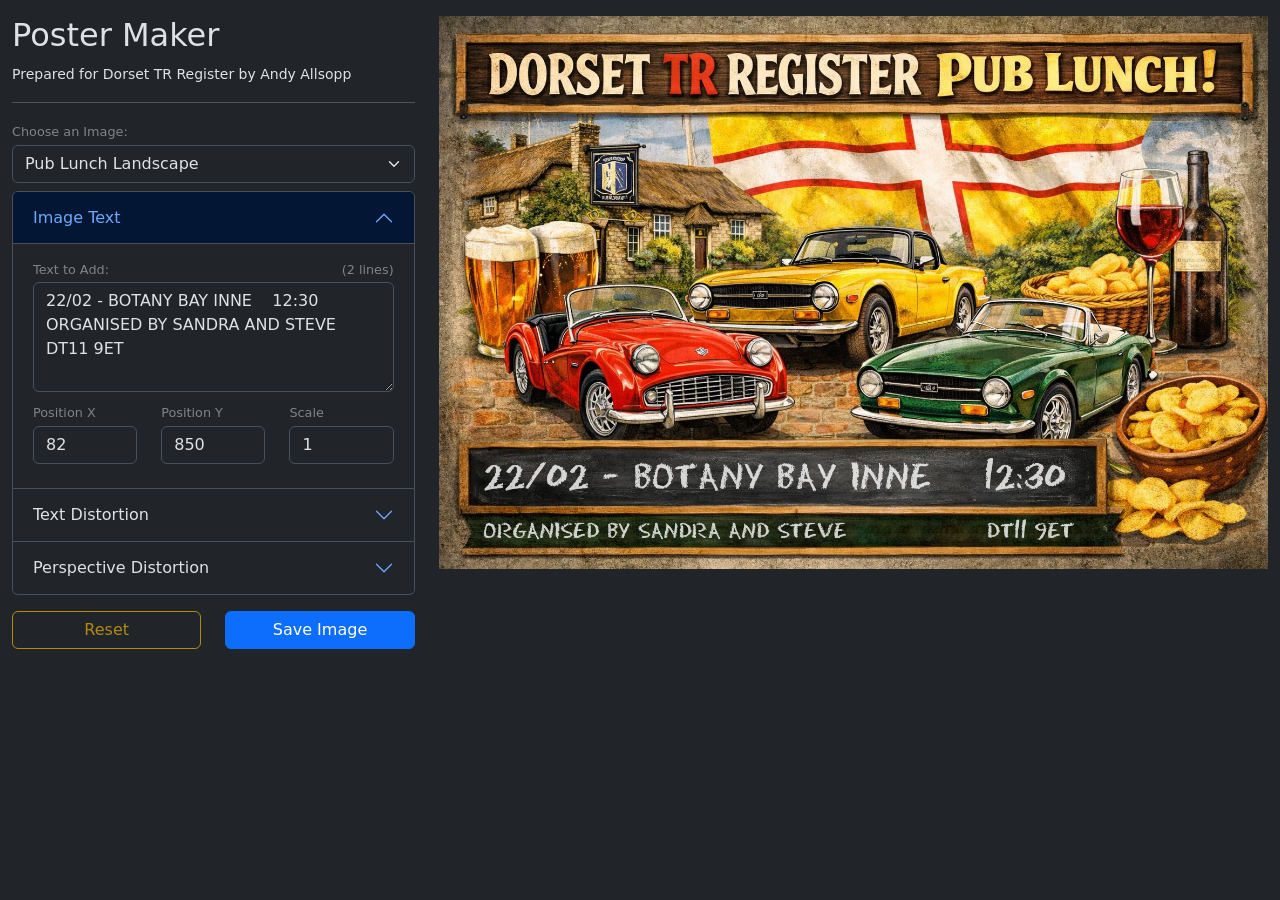
==== index.html @ e56a82ab "tidied interface considerably." ====
<!DOCTYPE html>
<html lang="en">
<head>
    <meta charset="UTF-8">
    <meta name="viewport" content="width=device-width, initial-scale=1.0">
    <link href="https://cdn.jsdelivr.net/npm/bootstrap@5.3.8/dist/css/bootstrap.min.css" rel="stylesheet"
          integrity="sha384-sRIl4kxILFvY47J16cr9ZwB07vP4J8+LH7qKQnuqkuIAvNWLzeN8tE5YBujZqJLB" crossorigin="anonymous">
    <script src="https://cdn.jsdelivr.net/npm/bootstrap@5.3.8/dist/js/bootstrap.bundle.min.js"
            integrity="sha384-FKyoEForCGlyvwx9Hj09JcYn3nv7wiPVlz7YYwJrWVcXK/BmnVDxM+D2scQbITxI"
            crossorigin="anonymous"></script>

    <!-- image config -->
    <script src="assets/images.js"></script>

    <!-- Primary Meta Tags -->
    <title>Dorset TR Register Poster Maker</title>
    <meta name="title" content="Dorset TR Register Poster Maker">
    <meta name="description" content="Create tailored posters by overlaying text.">

    <!-- Open Graph / Facebook / LinkedIn / WhatsApp -->
    <meta property="og:type" content="website">
    <meta property="og:url" content="https://arallsopp.github.io/tr-register/">
    <meta property="og:title" content="Dorset TR Register Poster Maker">
    <meta property="og:description" content="Create tailored posters by overlaying text.">
    <meta property="og:image" content="https://arallsopp.github.io/tr-register/assets/examples/redsign%20roadrun.jpg">
    <meta property="og:image:width" content="1200">
    <meta property="og:image:height" content="630">
    <meta property="og:site_name" content="Dorset TR Register">

    <!-- Favicon -->
    <!-- Standard favicon.ico -->
    <link rel="icon" href="assets/icons/favicon.ico" type="image/x-icon">

    <!-- Additional PNG favicon for better scaling -->
    <link rel="icon" href="assets/icons/favicon-16x16.png" sizes="16x16" type="image/png">
    <link rel="icon" href="assets/icons/favicon-32x32.png" sizes="32x32" type="image/png">

    <!-- Apple Touch Icon (for iOS devices) -->
    <link rel="apple-touch-icon" href="assets/icons/apple-touch-icon.png">

    <!-- Android Chrome App Icon -->
    <link rel="icon" href="assets/icons/android-chrome-192x192.png" sizes="192x192" type="image/png">


    <!-- Twitter / X -->
    <meta name="twitter:card" content="summary_large_image">
    <meta name="twitter:url" content="https://arallsopp.github.io/tr-register/">
    <meta name="twitter:title" content="Dorset TR Register Poster Maker">
    <meta name="twitter:description" content="Create tailored posters by overlaying text.">
    <meta name="twitter:image" content="https://arallsopp.github.io/tr-register/assets/examples/redsign%20roadrun.jpg">

    <!-- google fonts -->
    <link rel="preconnect" href="https://fonts.googleapis.com">
    <link rel="preconnect" href="https://fonts.gstatic.com" crossorigin>
    <link href="https://fonts.googleapis.com/css2?family=Damion&family=Harmattan:wght@600&family=Racing+Sans+One&display=swap" rel="stylesheet">

    <!-- custom styles -->
    <link rel="stylesheet" href="overlay-text.css">
</head>
<body data-bs-theme="dark">
<div class="container-fluid">
    <div class="row mt-3">
        <div class="col-12 col-sm-5 col-md-4 mb-3">
            <div class="scroll-column">
                <h2>Poster Maker</h2>
                <small>Prepared for Dorset TR Register by Andy Allsopp</small>
                <hr/>

                <!-- Controls to pick image and enter text -->
                <div class="mb-2">
                    <label for="imageChoice" class="form-label">Choose an Image:</label> <select class="form-select"
                                                                                                 id="imageChoice"></select>
                </div>
                <div class="mb-2 upload-only visually-hidden">
                    <input class="form-control" type="file" id="imageUpload" accept="image/*"/>
                </div>
                <div class="accordion" id="accordionControls">
                   <div class="accordion-item">
                        <h2 class="accordion-header" id="imageTextHeading">
                            <button class="accordion-button" type="button" data-bs-toggle="collapse"
                                    data-bs-target="#imageTextPanel" aria-expanded="true"
                                    aria-controls="imageTextPanel">Image Text
                            </button>
                        </h2>
                        <div id="imageTextPanel" class="accordion-collapse show"
                             aria-labelledby="imageTextHeading" data-bs-parent="#accordionControls">
                            <div class="accordion-body">
                                <div class="mb-2">
                                    <label for="userText" class="form-label d-block">Text to Add: <span
                                            id="line-count-preference"
                                            class="float-end"></span> </label>
                                    <textarea class="form-control" id="userText" rows="4">Your text here</textarea>
                                </div>
                                <div class="row mb-2 non-overlay">
                                    <!-- Controls for adjusting the X and Y position -->
                                    <div class="col">
                                        <label for="textX" class="form-label">Position X</label>
                                        <input type="number" id="textX" class="form-control" min="-1500" max="1500"
                                               step="1" value="450"/>
                                    </div>
                                    <div class="col">
                                        <label for="textY" class="form-label">Position Y</label>
                                        <input type="number" id="textY" class="form-control" min="-1500" max="1500"
                                               step="1" value="850"/>
                                    </div>
                                    <div class="col">
                                        <label for="scale" class="form-label">Scale</label>
                                        <input type="number" id="scale" class="form-control" min="0.1" max="3"
                                               step="0.1" value="1"/>
                                    </div>
                                </div>
                            </div>
                        </div>
                    </div>
                    <!-- hidden image upload options -->
                    <div class="accordion-item upload-only visually-hidden"><!-- hidden by default, revealed  when selected  -->
                        <h2 class="accordion-header" id="uploadedImageHeading">
                            <button class="accordion-button" type="button" data-bs-toggle="collapse"
                                    data-bs-target="#uploadedImagePanel" aria-expanded="true"
                                    aria-controls="uploadedImagePanel">External Image Options
                            </button>
                        </h2>
                        <div id="uploadedImagePanel" class="accordion-collapse show"
                             aria-labelledby="uploadedImageHeading" data-bs-parent="#accordionControls">
                            <div class="accordion-body">

                                <div class="form-check mb-2">
                                    <input class="form-check-input" type="checkbox" value="" id="overlayToggle"> <label
                                        class="form-check-label" for="overlayToggle"> Overlay Sign Post </label>
                                </div>
                                <div class="row mb-2k">
                                    <div class="col">
                                        <label for="cropX" class="form-label">Image Crop X</label>
                                        <input class="form-range" type="range" id="cropX" min="0" max="1"
                                               step="0.001" value="0.5">
                                    </div>
                                    <div class="col">
                                        <label for="cropY" class="form-label">Image Crop Y</label>
                                        <input class="form-range" type="range" id="cropY" min="0" max="1"
                                               step="0.001" value="0.5">
                                    </div>
                                </div>

                                <div class="row mb-2 overlay-only">
                                    <div class="col">
                                        <label for="overlayOffsetX" class="form-label">Sign Offset X</label>
                                        <input class="form-range" type="range" id="overlayOffsetX" min="-200" max="1000"
                                               value="0">
                                    </div>
                                    <div class="col">
                                        <label for="overlayOffsetY" class="form-label">Sign Offset Y</label>
                                        <input class="form-range" type="range" id="overlayOffsetY" min="-500" max="1000"
                                               value="0">
                                    </div>
                                    <div class="col">
                                        <label for="overlayScale" class="form-label">Sign Scale</label>
                                        <input class="form-range" type="range" id="overlayScale" min="0" max="3"
                                               step="0.01" value="1">
                                    </div>
                                </div>
                            </div>
                        </div>
                    </div>
                    <div class="accordion-item">
                        <h2 class="accordion-header" id="textDistortionHeader">
                            <button class="accordion-button collapsed" type="button" data-bs-toggle="collapse"
                                    data-bs-target="#textDistortionPanel" aria-expanded="false" aria-controls="textDistortionPanel">
                                Text Distortion
                            </button>
                        </h2>
                        <div id="textDistortionPanel" class="accordion-collapse collapse" aria-labelledby="textDistortionHeader"
                             data-bs-parent="#accordionControls">
                            <div class="accordion-body">

                                <div class="row mb-2">
                                    <!-- controls for adjusting the rotation and scale -->
                                    <div class="col">
                                        <label for="rotate" class="form-label">Rotation</label>
                                        <input type="number" id="rotate" class="form-control"  min="-359" max="359"
                                               step="0.5" value="0"/>
                                    </div>

                                    <!-- controls for controlling 3D-like skew effect -->
                                    <div class="col">
                                        <label for="skewX" class="form-label">Skew X</label> <input
                                            type="number" id="skewX" class="form-control" min="-1" max="1" step="0.01"
                                            value="0"/>
                                    </div>
                                    <div class="col">
                                        <label for="skewY" class="form-label">Skew Y</label>
                                        <input type="number" id="skewY" class="form-control" min="-1" max="1"
                                               step="0.01" value="0"/>
                                    </div>
                                </div>

                            </div>
                        </div>
                    </div>

                    <div class="accordion-item">
                        <h2 class="accordion-header" id="perspectiveHeader">
                            <button class="accordion-button collapsed" type="button" data-bs-toggle="collapse"
                                    data-bs-target="#perspectivePanel" aria-expanded="false" aria-controls="perspectivePanel">
                                Perspective Distortion
                            </button>
                        </h2>
                        <div id="perspectivePanel" class="accordion-collapse collapse" aria-labelledby="perspectiveHeader"
                             data-bs-parent="#accordionControls">
                            <div class="accordion-body">
                                <div class="row mb-2">
                                    <div class="col">
                                        <input class="form-check-input" type="checkbox" value="" id="perspectiveToggle">
                                        <label class="form-check-label" for="perspectiveToggle">
                                            Enable
                                        </label>
                                    </div>
                                    <div class="col">
                                        <input class="form-check-input" type="checkbox" value="" id="perspectiveEditMode">
                                        <label class="form-check-label" for="perspectiveEditMode">
                                            Visual Edit
                                        </label>
                                    </div>
                                </div>

                                <div class="perspective-control">
                                    <div class="row">
                                        <div class="col">
                                            <label for="cornerTLX" class="form-label">Top Left X</label>
                                            <input type="number" id="cornerTLX" class="form-control"/>
                                        </div>
                                        <div class="col">
                                            <label for="cornerTLY" class="form-label">Top Left Y</label>
                                            <input type="number" id="cornerTLY" class="form-control"/>
                                        </div>
                                    </div>
                                    <div class="row">
                                        <div class="col">
                                            <label for="cornerTRX" class="form-label">Top Right X</label>
                                            <input type="number" id="cornerTRX" class="form-control"/>
                                        </div>
                                        <div class="col">
                                            <label for="cornerTRY" class="form-label">Top Right Y</label>
                                            <input type="number" id="cornerTRY" class="form-control"/>
                                        </div>
                                    </div>
                                    <div class="row">
                                        <div class="col">
                                            <label for="cornerBLX" class="form-label">Bottom Left X</label>
                                            <input type="number" id="cornerBLX" class="form-control"/>
                                        </div>
                                        <div class="col">
                                            <label for="cornerBLY" class="form-label">Bottom Left Y</label>
                                            <input type="number" id="cornerBLY" class="form-control"/>
                                        </div>
                                    </div>
                                    <div class="row">
                                        <div class="col">
                                            <label for="cornerBRX" class="form-label">Bottom Right X</label>
                                            <input type="number" id="cornerBRX" class="form-control"/>
                                        </div>
                                        <div class="col">
                                            <label for="cornerBRY" class="form-label">Bottom Right Y</label>
                                            <input type="number" id="cornerBRY" class="form-control"/>
                                        </div>
                                    </div>
                                    <div class="row">
                                        <div class="col">
                                            <label for="perspectiveMaxWidth" class="form-label">Output Width (px)</label>
                                            <input type="number" id="perspectiveMaxWidth" placeholder="Auto" class="form-control"/>
                                        </div>
                                        <div class="col">
                                            <label for="perspectiveMaxLines" class="form-label">Line Count</label>
                                            <input type="number" id="perspectiveMaxLines" placeholder="Auto" class="form-control"/>
                                        </div>
                                    </div>
                                </div>
                            </div>
                        </div>
                    </div>
                </div>
            </div>
            <div class="row">
                <div class="col">
                    <button id="resetTemplateBtn" class="btn btn-outline-warning w-100 mb-2">Reset</button>
                </div>
                <div class="col">
                    <button id="saveBtn" class="btn btn-primary w-100 ">Save Image</button>
                </div>

            </div>

        </div>
        <div class="col-12 col-sm-7 col-md-8 mb-3 sticky-column">
            <div class="text-center">
                <!-- Canvas Element -->
                <div class="canvas-container">
                    <canvas id="myCanvas"></canvas>
                </div>
            </div>
        </div>
    </div>
</div>

<script src="overlay-text.js"></script>
</body>
</html>
---- overlay-text.css ----
@font-face {
    font-family: 'chalkboard';
    src: url('assets/fonts/chalkboard.woff2') format('woff');
}

.canvas-container{
    width: 100%;
}
.canvas-container canvas{
    max-height: 100vh;
    width: auto;
    max-width: 100%;
    height: auto;
    display: block;
}
.form-label{
    opacity: 0.5;
    font-size: 0.8em;
    margin-bottom:0.2rem;
}
.form-control:disabled {
    color:#7d7d7d;
}
/* scrollable column setup */
.scroll-column {
    overflow-y: initial;
    max-height:none; /* no vertical scroll */
    margin-bottom: 1em;
}

@media (min-width: 992px) {
    /* desktop screens, the scroll-column scrolls */
    .scroll-column{
        overflow-y: auto;
        max-height: calc(100vh - 6em); /* Allow vertical scroll */
    }

    /* Make the second column sticky on desktop */
    .sticky-column {
        position: sticky;
        top: 0;
    }
}
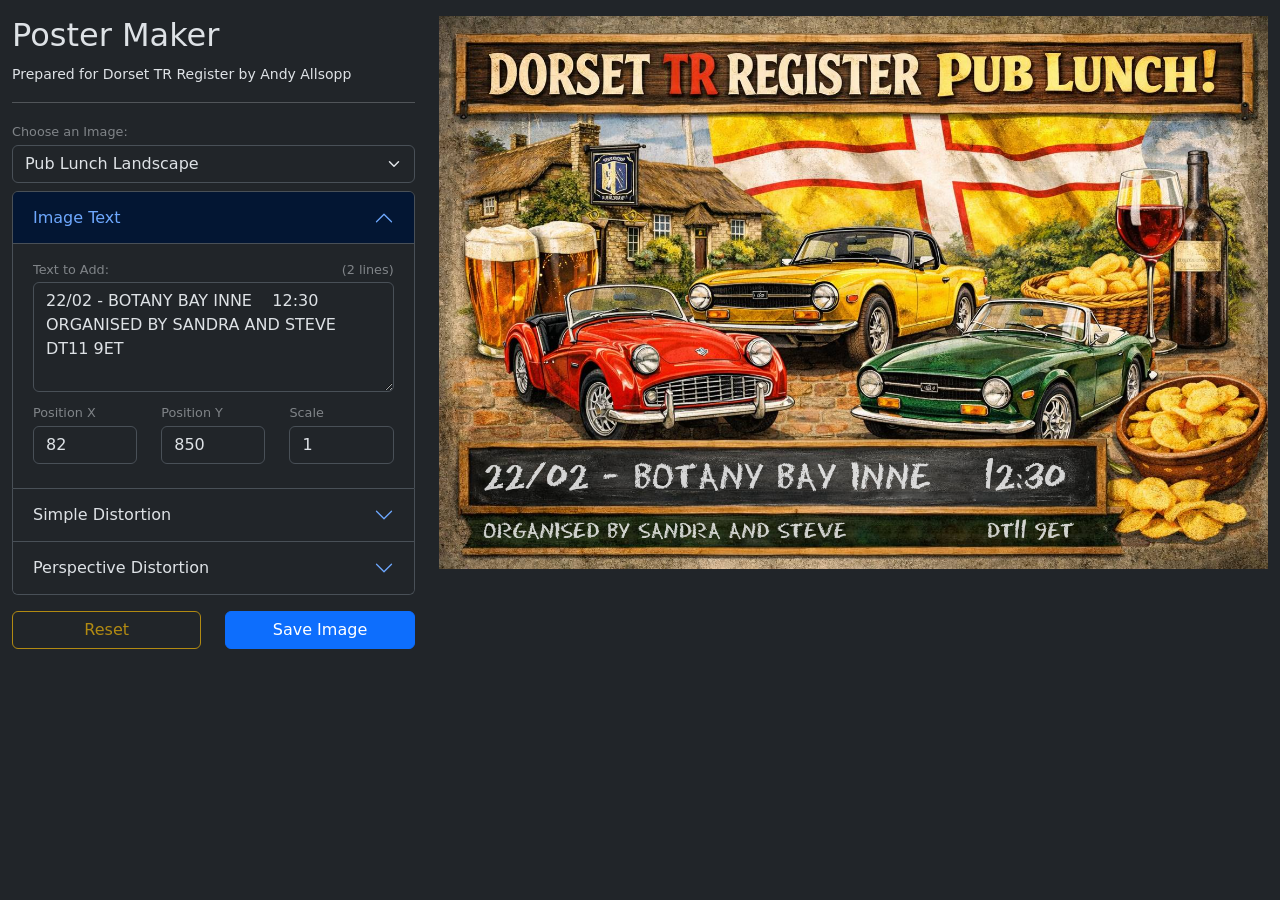
==== commit 001ece10: "improved UX (avoid clash of simple and perspective distortion)" ====
--- a/index.html
+++ b/index.html
@@ -162,34 +162,36 @@
                         </div>
                     </div>
                     <div class="accordion-item">
-                        <h2 class="accordion-header" id="textDistortionHeader">
+                        <h2 class="accordion-header" id="simpleDistortionHeader">
                             <button class="accordion-button collapsed" type="button" data-bs-toggle="collapse"
-                                    data-bs-target="#textDistortionPanel" aria-expanded="false" aria-controls="textDistortionPanel">
-                                Text Distortion
+                                    data-bs-target="#simpleDistortionPanel" aria-expanded="false" aria-controls="simpleDistortionPanel">
+                                Simple Distortion
                             </button>
                         </h2>
-                        <div id="textDistortionPanel" class="accordion-collapse collapse" aria-labelledby="textDistortionHeader"
+                        <div id="simpleDistortionPanel" class="accordion-collapse collapse" aria-labelledby="simpleDistortionHeader"
                              data-bs-parent="#accordionControls">
                             <div class="accordion-body">
-
-                                <div class="row mb-2">
-                                    <!-- controls for adjusting the rotation and scale -->
-                                    <div class="col">
-                                        <label for="rotate" class="form-label">Rotation</label>
-                                        <input type="number" id="rotate" class="form-control"  min="-359" max="359"
-                                               step="0.5" value="0"/>
-                                    </div>
-
-                                    <!-- controls for controlling 3D-like skew effect -->
-                                    <div class="col">
-                                        <label for="skewX" class="form-label">Skew X</label> <input
-                                            type="number" id="skewX" class="form-control" min="-1" max="1" step="0.01"
-                                            value="0"/>
-                                    </div>
-                                    <div class="col">
-                                        <label for="skewY" class="form-label">Skew Y</label>
-                                        <input type="number" id="skewY" class="form-control" min="-1" max="1"
-                                               step="0.01" value="0"/>
+                                <div class="display-when-perspective text-warning">Turn off perspective distortion to use</div>
+                                <div class="disable-when-perspective">
+                                    <div class="row mb-2">
+                                        <!-- controls for adjusting the rotation and scale -->
+                                        <div class="col">
+                                            <label for="rotate" class="form-label">Rotation</label>
+                                            <input type="number" id="rotate" class="form-control"  min="-359" max="359"
+                                                   step="0.5" value="0"/>
+                                        </div>
+
+                                        <!-- controls for controlling 3D-like skew effect -->
+                                        <div class="col">
+                                            <label for="skewX" class="form-label">Skew X</label> <input
+                                                type="number" id="skewX" class="form-control" min="-1" max="1" step="0.01"
+                                                value="0"/>
+                                        </div>
+                                        <div class="col">
+                                            <label for="skewY" class="form-label">Skew Y</label>
+                                            <input type="number" id="skewY" class="form-control" min="-1" max="1"
+                                                   step="0.01" value="0"/>
+                                        </div>
                                     </div>
                                 </div>
 
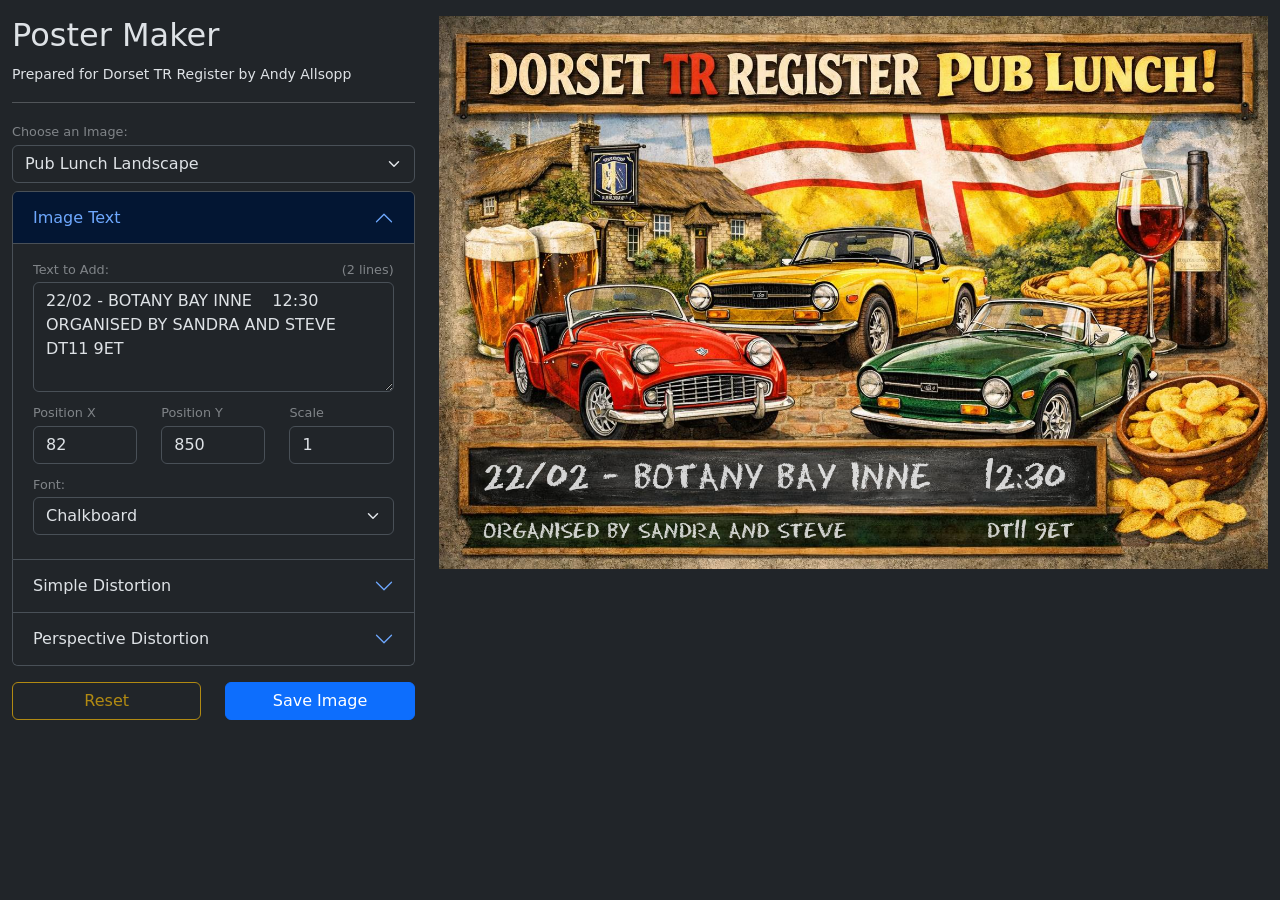
==== commit 83390364: "enable font selection" ====
--- a/index.html
+++ b/index.html
@@ -108,6 +108,15 @@
                                         <input type="number" id="scale" class="form-control" min="0.1" max="3"
                                                step="0.1" value="1"/>
                                     </div>
+                                </div>
+                                <div class="mb-2">
+                                    <label for="fontChoice" class="form-label">Font:</label>
+                                    <select class="form-select" id="fontChoice">
+                                        <option value="chalkboard">Chalkboard</option>
+                                        <option value="Harmattan">Harmattan</option>
+                                        <option value="Racing Sans One">Racing Sans One</option>
+                                        <option value="Damion">Damion</option>
+                                    </select>
                                 </div>
                             </div>
                         </div>
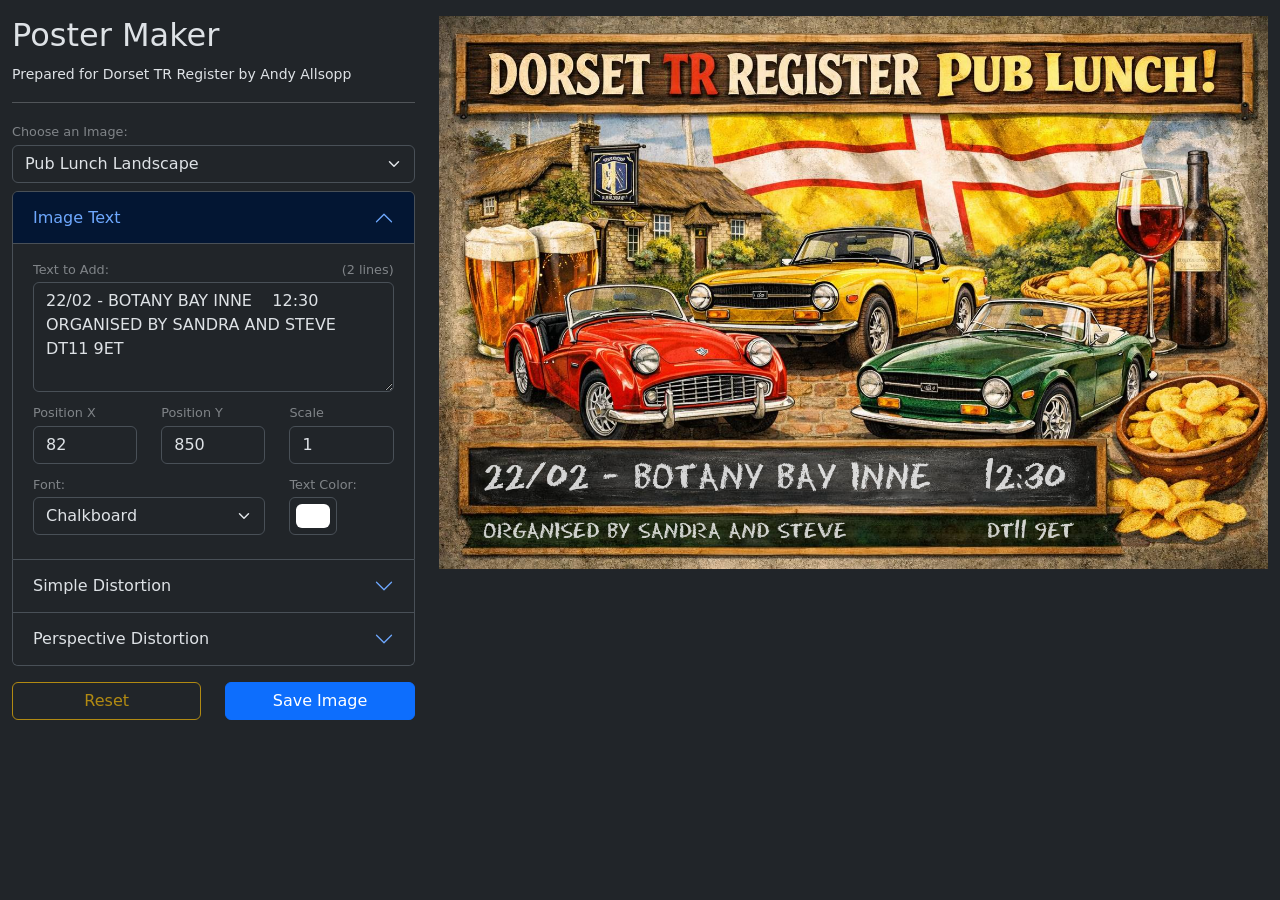
==== commit 6df48453: "enable font colour" ====
--- a/index.html
+++ b/index.html
@@ -109,14 +109,20 @@
                                                step="0.1" value="1"/>
                                     </div>
                                 </div>
-                                <div class="mb-2">
-                                    <label for="fontChoice" class="form-label">Font:</label>
-                                    <select class="form-select" id="fontChoice">
-                                        <option value="chalkboard">Chalkboard</option>
-                                        <option value="Harmattan">Harmattan</option>
-                                        <option value="Racing Sans One">Racing Sans One</option>
-                                        <option value="Damion">Damion</option>
-                                    </select>
+                                <div class="row mb-2">
+                                    <div class="col-8">
+                                        <label for="fontChoice" class="form-label">Font:</label>
+                                        <select class="form-select" id="fontChoice">
+                                            <option value="chalkboard">Chalkboard</option>
+                                            <option value="Harmattan">Harmattan</option>
+                                            <option value="Racing Sans One">Racing Sans One</option>
+                                            <option value="Damion">Damion</option>
+                                        </select>
+                                    </div>
+                                    <div class="col-4">
+                                        <label for="textColor" class="form-label">Text Color:</label>
+                                        <input type="color" id="textColor" class="form-control form-control-color" value="#ffffff">
+                                    </div>
                                 </div>
                             </div>
                         </div>
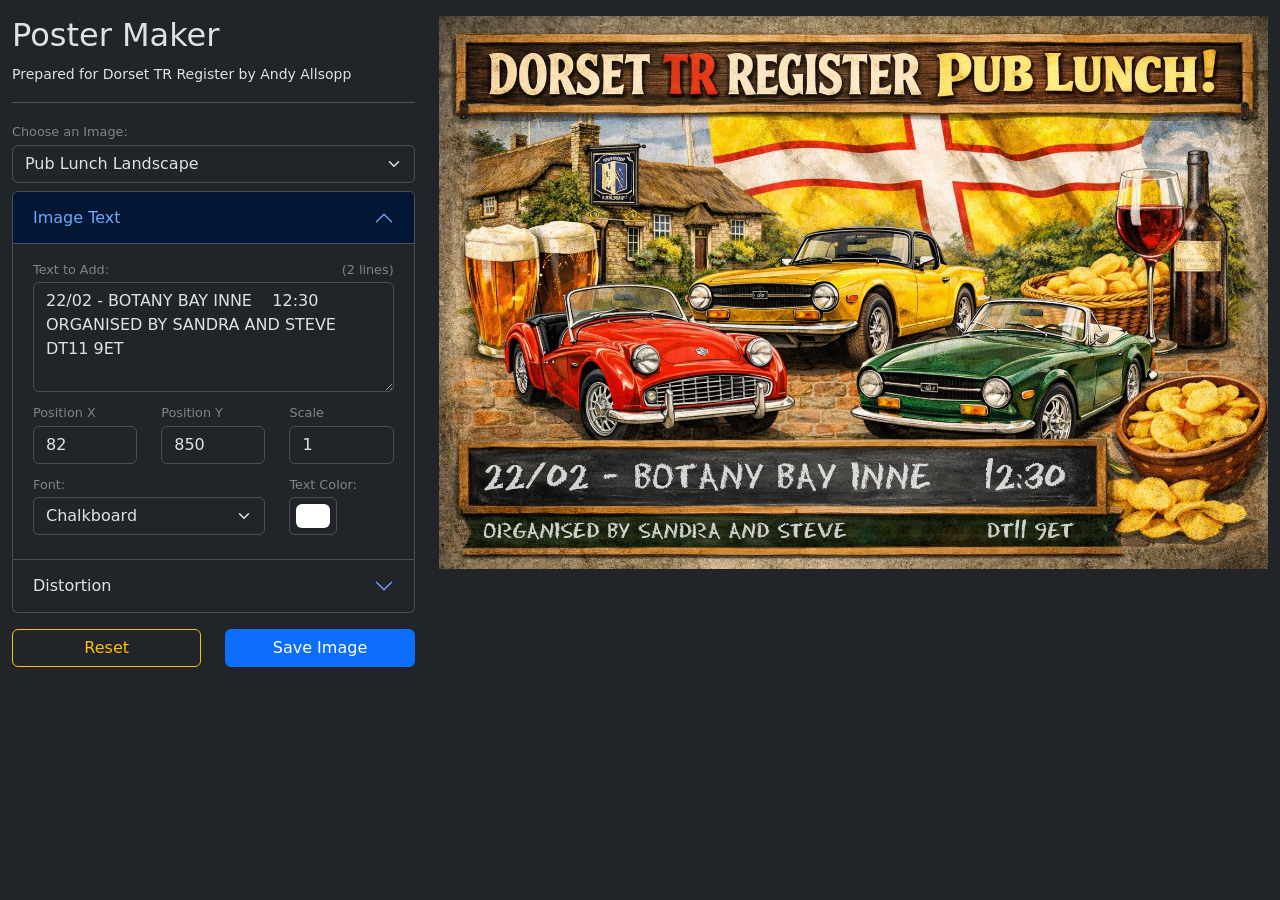
==== commit 823fa55c: "improved UX/UI through distort mode (simple/perspective)" ====
--- a/index.html
+++ b/index.html
@@ -177,17 +177,21 @@
                         </div>
                     </div>
                     <div class="accordion-item">
-                        <h2 class="accordion-header" id="simpleDistortionHeader">
+                        <h2 class="accordion-header" id="DistortionHeader">
                             <button class="accordion-button collapsed" type="button" data-bs-toggle="collapse"
-                                    data-bs-target="#simpleDistortionPanel" aria-expanded="false" aria-controls="simpleDistortionPanel">
-                                Simple Distortion
+                                    data-bs-target="#simpleDistortionPanel" aria-expanded="false" aria-controls="DistortionPanel">
+                                 Distortion
                             </button>
                         </h2>
                         <div id="simpleDistortionPanel" class="accordion-collapse collapse" aria-labelledby="simpleDistortionHeader"
                              data-bs-parent="#accordionControls">
                             <div class="accordion-body">
-                                <div class="display-when-perspective text-warning">Turn off perspective distortion to use</div>
-                                <div class="disable-when-perspective">
+                                <label for="distortionMode" class="form-label">Distortion Type:</label>
+                                <select class="form-select" id="distortionMode">
+                                    <option>Simple</option>
+                                    <option>Perspective</option>
+                                </select>
+                                <div class="hide-when-perspective">
                                     <div class="row mb-2">
                                         <!-- controls for adjusting the rotation and scale -->
                                         <div class="col">
@@ -209,85 +213,72 @@
                                         </div>
                                     </div>
                                 </div>
-
-                            </div>
-                        </div>
-                    </div>
-
-                    <div class="accordion-item">
-                        <h2 class="accordion-header" id="perspectiveHeader">
-                            <button class="accordion-button collapsed" type="button" data-bs-toggle="collapse"
-                                    data-bs-target="#perspectivePanel" aria-expanded="false" aria-controls="perspectivePanel">
-                                Perspective Distortion
-                            </button>
-                        </h2>
-                        <div id="perspectivePanel" class="accordion-collapse collapse" aria-labelledby="perspectiveHeader"
-                             data-bs-parent="#accordionControls">
-                            <div class="accordion-body">
-                                <div class="row mb-2">
-                                    <div class="col">
-                                        <input class="form-check-input" type="checkbox" value="" id="perspectiveToggle">
-                                        <label class="form-check-label" for="perspectiveToggle">
-                                            Enable
-                                        </label>
-                                    </div>
-                                    <div class="col">
-                                        <input class="form-check-input" type="checkbox" value="" id="perspectiveEditMode">
-                                        <label class="form-check-label" for="perspectiveEditMode">
-                                            Visual Edit
-                                        </label>
-                                    </div>
-                                </div>
-
-                                <div class="perspective-control">
-                                    <div class="row">
-                                        <div class="col">
-                                            <label for="cornerTLX" class="form-label">Top Left X</label>
-                                            <input type="number" id="cornerTLX" class="form-control"/>
-                                        </div>
-                                        <div class="col">
-                                            <label for="cornerTLY" class="form-label">Top Left Y</label>
-                                            <input type="number" id="cornerTLY" class="form-control"/>
-                                        </div>
-                                    </div>
-                                    <div class="row">
-                                        <div class="col">
-                                            <label for="cornerTRX" class="form-label">Top Right X</label>
-                                            <input type="number" id="cornerTRX" class="form-control"/>
-                                        </div>
-                                        <div class="col">
-                                            <label for="cornerTRY" class="form-label">Top Right Y</label>
-                                            <input type="number" id="cornerTRY" class="form-control"/>
-                                        </div>
-                                    </div>
-                                    <div class="row">
-                                        <div class="col">
-                                            <label for="cornerBLX" class="form-label">Bottom Left X</label>
-                                            <input type="number" id="cornerBLX" class="form-control"/>
-                                        </div>
-                                        <div class="col">
-                                            <label for="cornerBLY" class="form-label">Bottom Left Y</label>
-                                            <input type="number" id="cornerBLY" class="form-control"/>
-                                        </div>
-                                    </div>
-                                    <div class="row">
-                                        <div class="col">
-                                            <label for="cornerBRX" class="form-label">Bottom Right X</label>
-                                            <input type="number" id="cornerBRX" class="form-control"/>
-                                        </div>
-                                        <div class="col">
-                                            <label for="cornerBRY" class="form-label">Bottom Right Y</label>
-                                            <input type="number" id="cornerBRY" class="form-control"/>
-                                        </div>
-                                    </div>
-                                    <div class="row">
-                                        <div class="col">
-                                            <label for="perspectiveMaxWidth" class="form-label">Output Width (px)</label>
-                                            <input type="number" id="perspectiveMaxWidth" placeholder="Auto" class="form-control"/>
-                                        </div>
-                                        <div class="col">
-                                            <label for="perspectiveMaxLines" class="form-label">Line Count</label>
-                                            <input type="number" id="perspectiveMaxLines" placeholder="Auto" class="form-control"/>
+                                <div class="show-when-perspective d-none">
+                                    <div class="row mb-2 mt-2">
+                                        <div class="col">
+                                            <input class="form-check-input" type="checkbox" value="" id="perspectiveToggle">
+                                            <label class="form-check-label" for="perspectiveToggle">
+                                                Enable
+                                            </label>
+                                        </div>
+                                        <div class="col">
+                                            <input class="form-check-input" type="checkbox" value="" id="perspectiveEditMode">
+                                            <label class="form-check-label" for="perspectiveEditMode">
+                                                Visual Edit
+                                            </label>
+                                        </div>
+                                    </div>
+
+                                    <div class="perspective-control">
+                                        <div class="row">
+                                            <div class="col">
+                                                <label for="cornerTLX" class="form-label">Top Left X</label>
+                                                <input type="number" id="cornerTLX" class="form-control"/>
+                                            </div>
+                                            <div class="col">
+                                                <label for="cornerTLY" class="form-label">Top Left Y</label>
+                                                <input type="number" id="cornerTLY" class="form-control"/>
+                                            </div>
+                                        </div>
+                                        <div class="row">
+                                            <div class="col">
+                                                <label for="cornerTRX" class="form-label">Top Right X</label>
+                                                <input type="number" id="cornerTRX" class="form-control"/>
+                                            </div>
+                                            <div class="col">
+                                                <label for="cornerTRY" class="form-label">Top Right Y</label>
+                                                <input type="number" id="cornerTRY" class="form-control"/>
+                                            </div>
+                                        </div>
+                                        <div class="row">
+                                            <div class="col">
+                                                <label for="cornerBLX" class="form-label">Bottom Left X</label>
+                                                <input type="number" id="cornerBLX" class="form-control"/>
+                                            </div>
+                                            <div class="col">
+                                                <label for="cornerBLY" class="form-label">Bottom Left Y</label>
+                                                <input type="number" id="cornerBLY" class="form-control"/>
+                                            </div>
+                                        </div>
+                                        <div class="row">
+                                            <div class="col">
+                                                <label for="cornerBRX" class="form-label">Bottom Right X</label>
+                                                <input type="number" id="cornerBRX" class="form-control"/>
+                                            </div>
+                                            <div class="col">
+                                                <label for="cornerBRY" class="form-label">Bottom Right Y</label>
+                                                <input type="number" id="cornerBRY" class="form-control"/>
+                                            </div>
+                                        </div>
+                                        <div class="row">
+                                            <div class="col">
+                                                <label for="perspectiveMaxWidth" class="form-label">Output Width (px)</label>
+                                                <input type="number" id="perspectiveMaxWidth" placeholder="Auto" class="form-control"/>
+                                            </div>
+                                            <div class="col">
+                                                <label for="perspectiveMaxLines" class="form-label">Line Count</label>
+                                                <input type="number" id="perspectiveMaxLines" placeholder="Auto" class="form-control"/>
+                                            </div>
                                         </div>
                                     </div>
                                 </div>
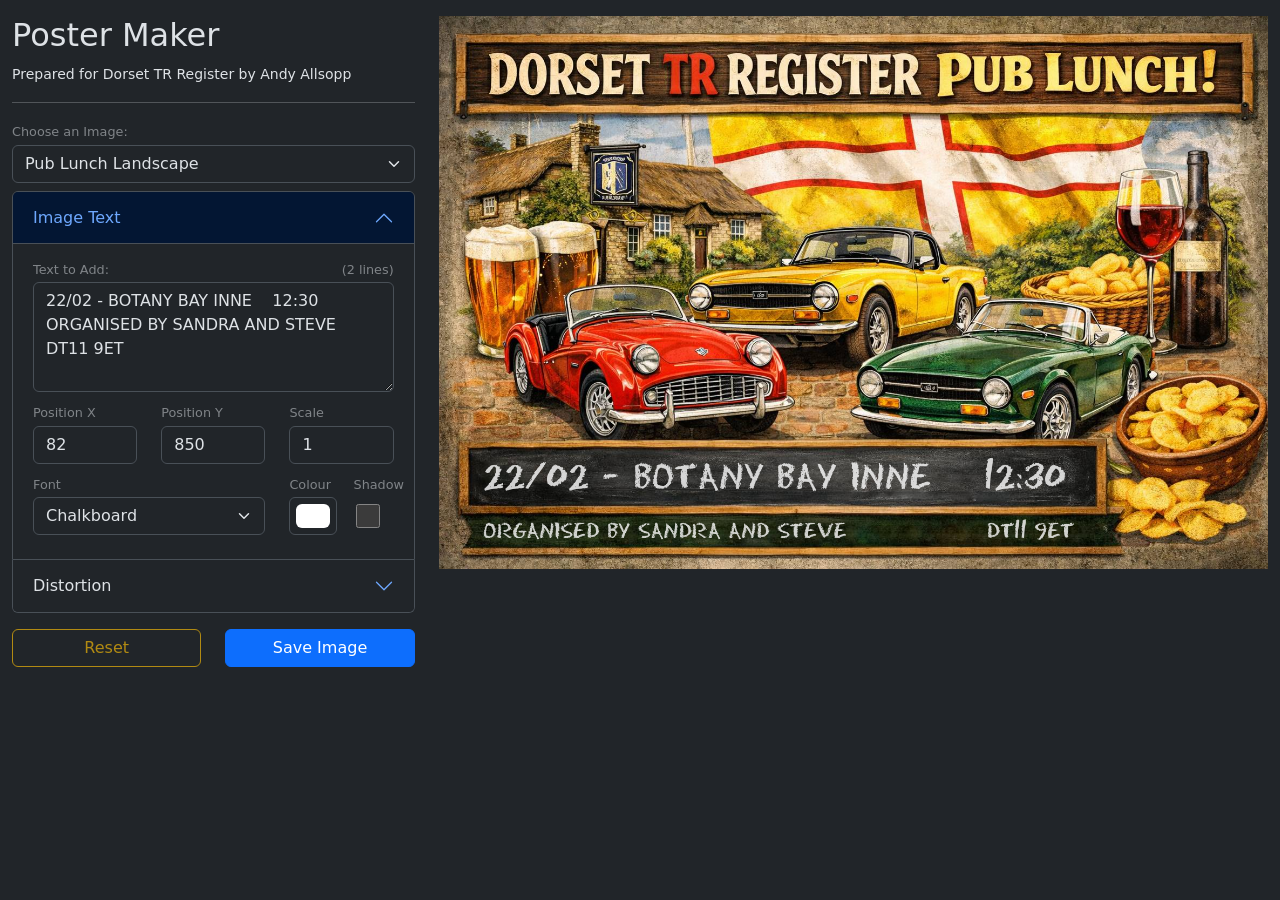
==== commit 14788418: "shadow toggle working for everything except uploaded image." ====
--- a/index.html
+++ b/index.html
@@ -111,7 +111,7 @@
                                 </div>
                                 <div class="row mb-2">
                                     <div class="col-8">
-                                        <label for="fontChoice" class="form-label">Font:</label>
+                                        <label for="fontChoice" class="form-label">Font</label>
                                         <select class="form-select" id="fontChoice">
                                             <option value="chalkboard">Chalkboard</option>
                                             <option value="Harmattan">Harmattan</option>
@@ -119,9 +119,13 @@
                                             <option value="Damion">Damion</option>
                                         </select>
                                     </div>
-                                    <div class="col-4">
-                                        <label for="textColor" class="form-label">Text Color:</label>
+                                    <div class="col-2">
+                                        <label for="textColor" class="form-label">Colour</label>
                                         <input type="color" id="textColor" class="form-control form-control-color" value="#ffffff">
+                                    </div>
+                                    <div class="col-2">
+                                        <label for="shadowToggle" class="form-label">Shadow</label>
+                                        <input type="checkbox" id="shadowToggle" class="form-check big-checkbox">
                                     </div>
                                 </div>
                             </div>
--- a/overlay-text.css
+++ b/overlay-text.css
@@ -28,6 +28,11 @@
     margin-bottom: 1em;
 }
 
+.big-checkbox{
+    width: 28px;
+    margin-top: 7px;
+}
+
 @media (min-width: 992px) {
     /* desktop screens, the scroll-column scrolls */
     .scroll-column{
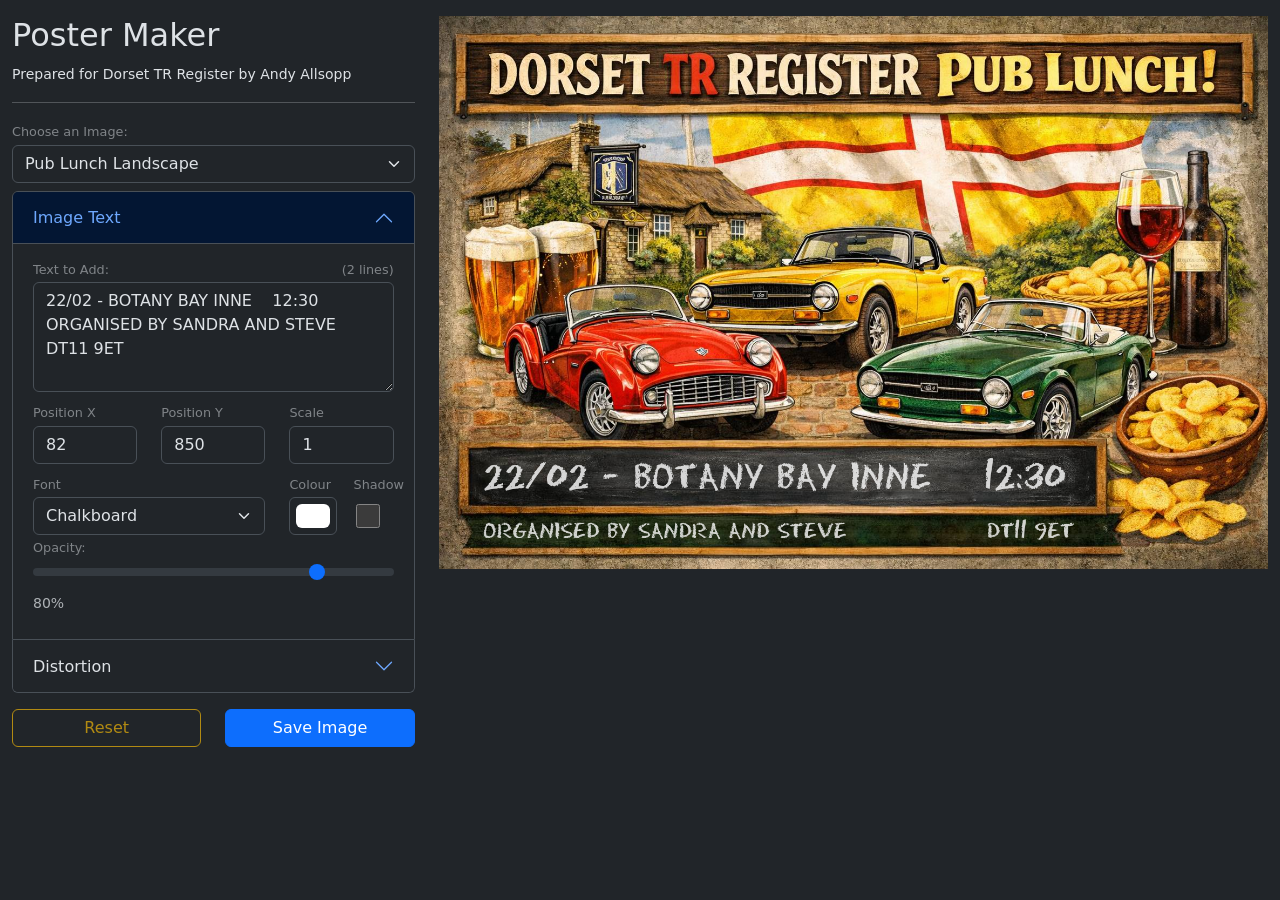
==== commit b2d39eb2: "added opacity support" ====
--- a/index.html
+++ b/index.html
@@ -126,6 +126,11 @@
                                     <div class="col-2">
                                         <label for="shadowToggle" class="form-label">Shadow</label>
                                         <input type="checkbox" id="shadowToggle" class="form-check big-checkbox">
+                                    </div>
+                                    <div class="col">
+                                        <label for="textOpacity" class="form-label">Opacity:</label>
+                                        <input type="range" id="textOpacity" class="form-range" min="0" max="1" step="0.01" value="1">
+                                        <small class="text-muted" id="opacityValue">100%</small>
                                     </div>
                                 </div>
                             </div>
